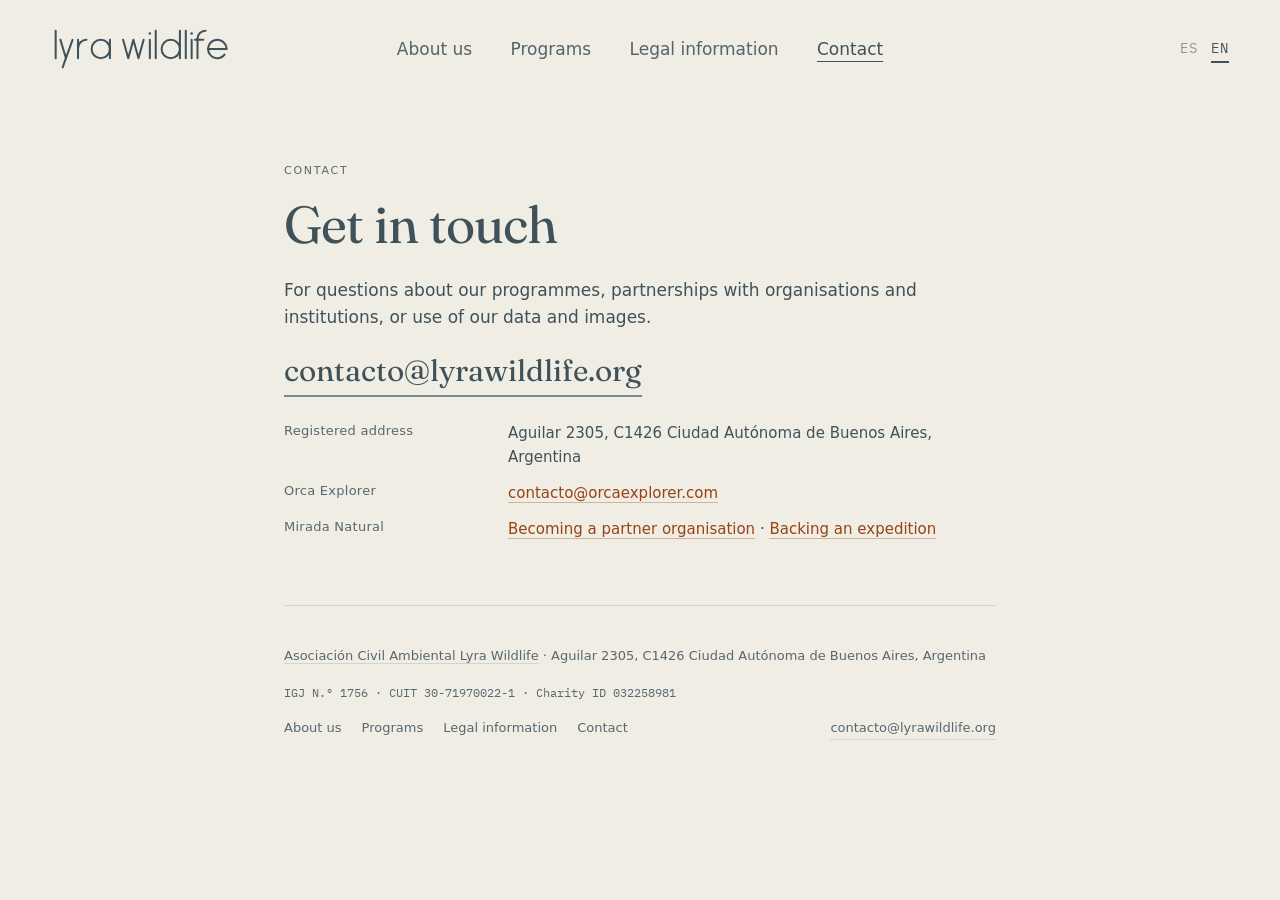
==== sitio/contacto/index.html @ ae9c1835 "gnp" ====
<!doctype html>
<html lang="es" data-lang="es">
<head>
<meta charset="utf-8">
<meta name="viewport" content="width=device-width, initial-scale=1">

<!-- ==========================================================================
     LYRA WILDLIFE  ·  Contacto
     URL: lyrawildlife.org/contacto/
     Los textos viven en este archivo; los estilos, en ../estilos.css; el
     selector de idioma, en ../sitio.js. El menú y el pie se repiten en todas
     las páginas: si cambian, cambialos en todas.
     Cada contenido está dos veces: class="es" y class="en". Editá siempre las dos.
     ========================================================================== -->

<title>Contacto · Lyra Wildlife</title>
<meta name="description" content="Cómo contactar a Lyra Wildlife: correo, sede social y contactos de cada programa.">
<link rel="canonical" href="https://lyrawildlife.org/contacto/">
<meta name="theme-color" content="#788990">

<meta property="og:type" content="website">
<meta property="og:title" content="Contacto · Lyra Wildlife">
<meta property="og:description" content="Cómo contactar a Lyra Wildlife: correo, sede social y contactos de cada programa.">
<meta property="og:url" content="https://lyrawildlife.org/contacto/">
<meta property="og:image" content="https://lyrawildlife.org/portada.jpg">
<meta property="og:locale" content="es_AR">

<link rel="icon" href="../favicon.svg" type="image/svg+xml">
<link rel="icon" href="../favicon.ico" sizes="32x32">
<link rel="apple-touch-icon" href="../apple-touch-icon-180.png">

<link rel="preconnect" href="https://fonts.googleapis.com">
<link rel="preconnect" href="https://fonts.gstatic.com" crossorigin>
<link href="https://fonts.googleapis.com/css2?family=Fraunces:opsz,wght@9..144,400;9..144,500&family=IBM+Plex+Mono:wght@400&display=swap" rel="stylesheet">
<link href="https://api.fontshare.com/v2/css?f[]=satoshi@400,500,700&display=swap" rel="stylesheet">
<link rel="stylesheet" href="../estilos.css">
</head>

<body>
<header class="top">
  <!-- Logotipo: versión reforzada del wordmark, en el color del texto. No lo reemplaces por texto. -->
  <a class="marca" href="../" aria-label="Lyra Wildlife">
    <svg viewBox="-25.5 0 983 251" role="img" aria-hidden="true" focusable="false"><g fill="none" stroke="currentColor" stroke-width="11" stroke-linecap="round" stroke-linejoin="round"><path d="M0 25.5V175.5"/><path d="M92 75.5 38 225.5"/><path d="m26 75.5 30 100"/><path d="M122 75.5v100"/><path d="M122 121.5a46 46 0 0 1 46-46"/><path d="M296 125.5a50 50 0 1 0-100 0 50 50 0 1 0 100 0"/><path d="M296 75.5v100"/><path d="m368 75.5 28 100 28-100 28 100 28-100"/><path d="M514 75.5v100"/><path d="M546 25.5v150"/><path d="M678 125.5a50 50 0 1 0-100 0 50 50 0 1 0 100 0"/><path d="M678 25.5v150"/><path d="M710 25.5v150"/><path d="M742 75.5v100"/><path d="M774 175.5V69.5"/><path d="M774 69.5a44 44 0 0 1 44-44"/><path d="M760 75.5h46"/><path d="M932 125.5a50 50 0 1 0-10.6 30.78"/><path d="M832 125.5h100"/></g><g fill="currentColor"><circle cx="514" cy="40.5" r="6.82"/><circle cx="742" cy="40.5" r="6.82"/></g></svg>
  </a>
  <nav class="menu" aria-label="Secciones">
      <a href="../quienes-somos/"><span class="es">Quiénes somos</span><span class="en">About us</span></a>
      <a href="../programas/"><span class="es">Programas</span><span class="en">Programs</span></a>
      <a href="../institucional/"><span class="es">Institucional</span><span class="en">Legal information</span></a>
      <a href="../contacto/" aria-current="page"><span class="es">Contacto</span><span class="en">Contact</span></a>
  </nav>
  <div class="top-acciones">
    <nav class="langs" aria-label="Idioma">
      <button type="button" data-set="es" aria-pressed="true" aria-label="Español">ES</button>
      <button type="button" data-set="en" aria-pressed="false" aria-label="English">EN</button>
    </nav>
    <button type="button" class="menu-btn" aria-expanded="false" aria-controls="panel-menu"><span class="es">Menú</span><span class="en">Menu</span></button>
  </div>
</header>
<!-- Panel del menú en celular (lo abre el botón "Menú"; sitio.js) -->
<div class="panel-menu" id="panel-menu" hidden>
  <button type="button" class="cerrar"><span class="es">Cerrar</span><span class="en">Close</span></button>
  <nav aria-label="Secciones">
      <a href="../quienes-somos/"><span class="es">Quiénes somos</span><span class="en">About us</span></a>
      <a href="../programas/"><span class="es">Programas</span><span class="en">Programs</span></a>
      <a href="../institucional/"><span class="es">Institucional</span><span class="en">Legal information</span></a>
      <a href="../contacto/" aria-current="page"><span class="es">Contacto</span><span class="en">Contact</span></a>
  </nav>
  <nav class="langs" aria-label="Idioma">
    <button type="button" data-set="es" aria-pressed="true" aria-label="Español">ES</button>
    <button type="button" data-set="en" aria-pressed="false" aria-label="English">EN</button>
  </nav>
</div>

<div class="wrap">
<main>

  <!-- ========================================================= CONTACTO == -->
  <section>
    <p class="eyebrow es">Contacto</p>
    <p class="eyebrow en">Contact</p>

    <h1 class="es">Escribinos</h1>
    <h1 class="en">Get in touch</h1>

    <p class="es">Para consultas sobre nuestros programas, alianzas con organizaciones e instituciones, o uso de nuestros datos y nuestras imágenes.</p>
    <p class="en">For questions about our programmes, partnerships with organisations and institutions, or use of our data and images.</p>

    <p><a class="mail" href="mailto:contacto@lyrawildlife.org">contacto@lyrawildlife.org</a></p>

    <dl>
      <dt class="es">Sede social</dt>
      <dt class="en">Registered address</dt>
      <dd>Aguilar 2305, C1426 Ciudad Autónoma de Buenos Aires, Argentina</dd>

      <dt>Orca Explorer</dt>
      <dd><a href="mailto:contacto@orcaexplorer.com">contacto@orcaexplorer.com</a></dd>

      <dt>Mirada Natural</dt>
      <dd class="es"><a href="../mirada-natural/#aliados">Sumarse como organización aliada</a> · <a href="../mirada-natural/#impulsar">Impulsar una expedición</a></dd>
      <dd class="en"><a href="../mirada-natural/#aliados">Becoming a partner organisation</a> · <a href="../mirada-natural/#impulsar">Backing an expedition</a></dd>
    </dl>
  </section>

</main>

<footer>
  <!-- Datos registrales: se repiten en el pie de todas las páginas. Si cambia alguno, cambialo en todas. -->
  <div class="row">
    <span><a href="../">Asociación Civil Ambiental Lyra Wildlife</a> · Aguilar 2305, C1426 Ciudad Autónoma de Buenos Aires, Argentina</span>
    <span class="stamp">IGJ N.º 1756 · CUIT 30-71970022-1 · Charity ID 032258981</span>
  </div>
  <div class="row">
    <nav class="pie-nav" aria-label="Páginas">
      <a href="../quienes-somos/"><span class="es">Quiénes somos</span><span class="en">About us</span></a>
      <a href="../programas/"><span class="es">Programas</span><span class="en">Programs</span></a>
      <a href="../institucional/"><span class="es">Institucional</span><span class="en">Legal information</span></a>
      <a href="../contacto/"><span class="es">Contacto</span><span class="en">Contact</span></a>
    </nav>
    <a href="mailto:contacto@lyrawildlife.org">contacto@lyrawildlife.org</a>
  </div>
</footer>

</div>

<script src="../sitio.js"></script>
</body>
</html>
---- sitio/estilos.css ----
/* ==========================================================================
   LYRA WILDLIFE · estilos del sitio
   Identidad visual v2 (octubre 2026). Los colores viven en :root; el resto
   del sitio solo usa las variables. Para cambiar un color, cambialo acá.
   ========================================================================== */

:root{
  /* Paleta v2 */
  --perola:#F0EDE4;          /* fondo claro base */
  --beige:#E3D6C5;           /* segundo fondo claro */
  --azul:#788990;            /* principal: fondos de marca, piezas grandes (no para texto chico) */
  --azul-profundo:#3F525A;   /* texto, logotipo sobre claro, fondos oscuros */
  --terracota:#974315;       /* acento, poca superficie: enlaces, etiquetas */
  --verde:#8D957E;           /* mapas e ilustración; no para texto */

  /* Derivados para texto (contraste verificado sobre pérola, mínimo 4,5:1) */
  --texto:var(--azul-profundo);
  --texto-sec:#52626A;
  --texto-terc:#58686F;
  --linea:rgba(63,82,90,.16);

  --u:8px;                   /* espaciado base 8 */
  --col:760px;               /* columna de texto */
  --ancho:1280px;            /* bloques anchos (fotos, portadas, bandas): a sangre hasta este ancho, después centrados */
  --serif:"Fraunces",Georgia,"Times New Roman",serif;
  --sans:"Satoshi",system-ui,-apple-system,"Segoe UI",Helvetica,Arial,sans-serif;
  --mono:"IBM Plex Mono",ui-monospace,"SFMono-Regular",Menlo,monospace;
  color-scheme:light;
}

*{box-sizing:border-box}
html{-webkit-text-size-adjust:100%;scroll-behavior:smooth}   /* los enlaces a secciones (#quienes-somos, #pedido...) se deslizan en vez de saltar */
@media (prefers-reduced-motion:reduce){html{scroll-behavior:auto}}
body{
  margin:0;
  overflow-x:hidden;
  background:var(--perola);
  color:var(--texto);
  font-family:var(--sans);
  font-size:17px;
  line-height:1.6;
  font-weight:400;
  -webkit-font-smoothing:antialiased;
}
::selection{background:var(--beige);color:var(--azul-profundo)}

.wrap{max-width:var(--col);margin:0 auto;padding:0 calc(var(--u)*3)}

.marca{display:inline-block;color:var(--azul-profundo);border:0;line-height:0}
.marca svg{height:40px;width:auto;display:block}

/* ---- Cabecera (todas las páginas) --------------------------------------------
   Logo · menú centrado · idioma. En la página de inicio va sobre la foto de
   portada; en las demás, sobre pérola. En celular el menú se repliega al botón
   "Menú", que abre el panel .panel-menu. -------------------------------------- */
.top{
  display:grid;grid-template-columns:1fr auto 1fr;align-items:center;gap:24px;
  padding:26px clamp(24px,4vw,64px);
  color:var(--azul-profundo);
}
.top .marca{color:inherit}
.top .marca svg{height:clamp(46px,2.4vw,62px)}
.menu{display:flex;gap:clamp(20px,3vw,44px);justify-content:center;flex-wrap:wrap}
.menu a,.menu-btn,.panel-menu .cerrar{
  font-family:var(--sans);font-size:clamp(17px,.85vw,22px);line-height:1.2;
  color:inherit;text-decoration:none;border:0;background:none;padding:0;cursor:pointer;
}
.menu a{opacity:.88;transition:opacity .2s ease}
.menu a:hover{opacity:1}
.top-acciones{display:flex;justify-content:flex-end;align-items:center;gap:22px}
.langs{display:flex;gap:12px}
.langs button{
  font-family:var(--mono);font-size:clamp(14px,.7vw,17px);letter-spacing:.08em;
  background:none;border:0;padding:4px 0;cursor:pointer;color:inherit;opacity:.55;
  border-bottom:2px solid transparent;transition:opacity .2s ease;
}
.langs button[aria-pressed="true"]{opacity:1;border-bottom-color:currentColor}
.langs button:hover{opacity:1}
.menu-btn{display:none}

/* Panel del menú en celular */
.panel-menu{
  position:fixed;inset:0;z-index:50;background:var(--perola);color:var(--azul-profundo);
  display:flex;flex-direction:column;padding:26px 24px calc(24px + env(safe-area-inset-bottom,0px));
}
.panel-menu[hidden]{display:none}
.panel-menu .cerrar{align-self:flex-end}
.panel-menu nav{display:flex;flex-direction:column;gap:calc(var(--u)*3);margin:auto 0;padding-bottom:calc(var(--u)*6)}
.panel-menu nav a{font-family:var(--serif);font-size:34px;line-height:1.1;letter-spacing:-.01em;color:inherit;text-decoration:none;border:0}
.panel-menu .langs{flex-direction:row;gap:20px;margin:0;padding:0;align-self:flex-start}
.panel-menu .langs button{font-size:16px}
html.menu-abierto{overflow:hidden}

/* ---- Portada a pantalla completa (inicio) --------------------------------- */
.hero{position:relative;width:100%;height:100vh;height:100svh;min-height:600px;padding:0;border-top:0;overflow:hidden;color:var(--perola);display:flex;flex-direction:column}   /* padding:0 anula el de section */
.hero img{position:absolute;inset:0;width:100%;height:100%;object-fit:cover;object-position:50% 50%;z-index:0}
/* Velo: arriba para la cabecera clara, abajo para el titular y la flecha */
.hero::before{content:"";position:absolute;inset:0;z-index:1;background:linear-gradient(to bottom,rgba(63,82,90,.6) 0%,rgba(63,82,90,0) 34%,rgba(63,82,90,0) 55%,rgba(63,82,90,.50) 100%)}
.hero .top,.hero .texto{position:relative;z-index:2}   /* por encima de la foto (0) y del velo (1) */
.hero .top{color:var(--perola)}
/* Variante para fotos claras arriba: cabecera en azul profundo y sin velo superior */
.hero.cabecera-oscura::before{background:linear-gradient(to bottom,rgba(63,82,90,0) 0%,rgba(63,82,90,0) 55%,rgba(63,82,90,.55) 100%)}
.hero.cabecera-oscura .top{color:var(--azul-profundo)}

.hero .texto{flex:1;display:flex;flex-direction:column;justify-content:flex-end;padding:0 clamp(24px,4vw,64px) clamp(88px,11vh,128px)}
.hero h1{font-size:clamp(42px,6.2vw,124px);line-height:1.02;margin:0;max-width:17ch;color:var(--perola)}

/* Flecha: la página sigue. Movimiento leve, de 6 px, y quieta si el sistema pide menos animación. */
.flecha{position:absolute;left:50%;bottom:26px;z-index:2;color:var(--perola);opacity:.85;border:0;line-height:0;transform:translateX(-50%);animation:bajar 3s ease-in-out infinite}
.flecha svg{width:26px;height:26px}
@keyframes bajar{0%,100%{transform:translate(-50%,0)}50%{transform:translate(-50%,6px)}}
@media (prefers-reduced-motion:reduce){.flecha{animation:none}}

@media (max-width:900px){
  .top{grid-template-columns:auto 1fr;padding:20px 24px}
  .top .marca svg{height:42px}
  .menu{display:none}
  .menu-btn{display:inline}
  .top-acciones{gap:18px}
  .hero .texto{padding:0 24px 84px}
  .hero-programa .texto{padding:0 24px 28px}
}

/* ---- Kicker de dos partes ------------------------------------------------ */
.kicker{
  display:flex;
  align-items:center;
  gap:calc(var(--u)*1.5);
  flex-wrap:wrap;
  margin:calc(var(--u)*9) 0 calc(var(--u)*3);
  font-size:12px;
}
.pill{
  background:var(--azul-profundo);
  color:var(--perola);
  padding:5px 10px;
  letter-spacing:.14em;
  text-transform:uppercase;
  font-weight:500;
  font-size:11px;
}
.kicker .meta{color:var(--texto-terc);font-size:12px;letter-spacing:.04em}
.kicker .meta a{color:inherit;border-bottom-color:var(--linea)}
.kicker .meta a:hover{color:var(--terracota)}

/* ---- Tipografía ---------------------------------------------------------- */
h1{
  font-family:var(--serif);
  font-weight:400;
  font-size:clamp(34px,5.4vw,52px);
  line-height:1.1;
  letter-spacing:-.015em;
  margin:0 0 calc(var(--u)*3);
  max-width:22ch;
  text-wrap:balance;
}
h1.nombre{font-size:clamp(48px,9vw,92px);line-height:1;max-width:none}
h2{
  font-family:var(--serif);
  font-weight:400;
  font-size:clamp(24px,3.4vw,30px);
  line-height:1.2;
  letter-spacing:-.01em;
  margin:0 0 calc(var(--u)*2);
  text-wrap:balance;
}
h3{
  font-family:var(--sans);
  font-weight:700;
  font-size:15px;
  letter-spacing:.02em;
  margin:0 0 calc(var(--u)*1);
}
.lead{
  font-family:var(--serif);
  font-size:clamp(20px,2.6vw,25px);
  line-height:1.45;
  font-weight:400;
  margin:0 0 calc(var(--u)*3);
  max-width:36ch;
  text-wrap:balance;
}
p{margin:0 0 calc(var(--u)*2);max-width:64ch}
strong{font-weight:700}
a{color:var(--terracota);text-decoration:none;border-bottom:1px solid rgba(151,67,21,.35)}
a:hover{border-bottom-color:var(--terracota)}
ul{margin:0 0 calc(var(--u)*2);padding-left:1.2em;max-width:64ch}
li{margin-bottom:calc(var(--u)*1)}

section{padding:calc(var(--u)*8) 0;border-top:1px solid var(--linea)}
section:first-of-type{border-top:0}
.eyebrow{
  font-size:11px;
  letter-spacing:.16em;
  text-transform:uppercase;
  color:var(--texto-terc);
  font-weight:500;
  margin:0 0 calc(var(--u)*2);
}

/* ---- Bandas a sangre ----------------------------------------------------- */
.banda{width:min(100vw,var(--ancho));margin-left:calc(50% - min(50vw,var(--ancho)/2))}
.banda > .inner{max-width:var(--col);margin:0 auto;padding:0 calc(var(--u)*3)}
.banda.beige{background:var(--beige)}
.banda.beige section{border-top:0}
.banda.beige + section{border-top:0}
.banda.azul{background:var(--azul);color:var(--perola)}
.banda.azul .pill{background:var(--azul-profundo);color:var(--perola)}

/* Portada de programa: solo el nombre, grande, en pérola sobre azul. */
/* Portada de programa: como la del inicio, pero de un tercio de pantalla (ver .hero) */
.hero.hero-programa{height:36vh;height:36svh;min-height:300px;max-height:560px}
.hero-programa .texto{padding-bottom:clamp(24px,4vh,44px)}
.hero-programa.cabecera-oscura::before{background:linear-gradient(to bottom,rgba(63,82,90,0) 0%,rgba(63,82,90,.12) 30%,rgba(63,82,90,.6) 62%,rgba(63,82,90,.9) 100%)}   /* portada baja: velo más firme para el título */
.hero-programa h1.nombre{font-size:clamp(40px,5.5vw,76px);line-height:1;max-width:none}
/* Variante para fotos muy claras: sin velo y título en azul profundo (la pastilla no cambia) */
.hero.titulo-oscuro::before{display:none}
.hero.titulo-oscuro,.hero.titulo-oscuro h1{color:var(--azul-profundo)}

/* ---- Foto a sangre -------------------------------------------------------- */
.figure{
  width:min(100vw,var(--ancho));
  margin:calc(var(--u)*6) 0 0 calc(50% - min(50vw,var(--ancho)/2));
  background:var(--beige);
  aspect-ratio:2.35/1;
  overflow:hidden;
}
.figure img{width:100%;height:100%;object-fit:cover;object-position:center;display:block}

/* ---- Frase de cierre (Quiénes somos): sola, en serif y con aire ----------- */
.cierre{
  font-family:var(--serif);font-weight:400;font-size:clamp(22px,2.2vw,28px);line-height:1.35;letter-spacing:-.01em;
  color:var(--azul-profundo);margin:calc(var(--u)*6) 0 0;text-wrap:balance;
}

/* ---- Listas de trabajo --------------------------------------------------- */
.stack{display:grid;gap:calc(var(--u)*4);margin-top:calc(var(--u)*4)}
.item{display:grid;grid-template-columns:auto 1fr;gap:calc(var(--u)*3);align-items:start}
.num{font-family:var(--mono);font-size:12px;color:var(--texto-terc);padding-top:3px}
.item p{margin:0;color:var(--texto-sec)}
.item h3.serif{font-family:var(--serif);font-weight:400;font-size:22px;letter-spacing:-.01em;margin-bottom:calc(var(--u)*1)}

/* ---- Portadas de programas (a sangre) ------------------------------------ */
.programas{
  width:min(100vw,var(--ancho));
  margin-left:calc(50% - min(50vw,var(--ancho)/2));
  padding:calc(var(--u)*8) 0 0;
  border-top:1px solid var(--linea);
}
.titulo-seccion{
  text-align:center;
  font-family:var(--serif);
  font-weight:400;
  font-size:clamp(28px,3.6vw,36px);
  line-height:1.2;
  letter-spacing:-.01em;
  color:var(--azul-profundo);
  max-width:none;
  margin:0 0 calc(var(--u)*5);
}
.cover{
  position:relative;
  display:block;
  width:100%;
  aspect-ratio:2.35/1;
  overflow:hidden;
  background:var(--azul-profundo);   /* se ve si falta la foto */
  color:var(--perola);
  border:0;
  margin-bottom:var(--u);            /* filete claro entre portadas */
}
.cover:last-child{margin-bottom:0}
.cover picture,.cover img{
  position:absolute;inset:0;
  width:100%;height:100%;
  object-fit:cover;object-position:center;
  display:block;
}
.cover::after{                        /* velo suave a la izquierda para leer el texto */
  content:"";
  position:absolute;inset:0;
  background:linear-gradient(90deg,rgba(63,82,90,.55) 0%,rgba(63,82,90,.2) 45%,rgba(63,82,90,0) 70%);
}
.cover-texto{
  position:absolute;
  pointer-events:none;
  left:7%;
  top:50%;
  transform:translateY(-50%);
  z-index:1;
  display:flex;
  flex-direction:column;
  align-items:flex-start;
  gap:calc(var(--u)*1.5);
  max-width:60%;
  text-shadow:0 1px 12px rgba(63,82,90,.35);
}
.cover-sub{
  font-size:11px;
  letter-spacing:.12em;
  text-transform:uppercase;
  font-weight:500;
  opacity:.9;
}
.cover-titulo{
  font-family:var(--sans);
  font-weight:400;
  font-size:clamp(24px,3.4vw,42px);
  letter-spacing:.14em;
  text-transform:uppercase;
  line-height:1.15;
}
.cover-botones{pointer-events:auto;display:flex;gap:calc(var(--u)*1.5);flex-wrap:wrap;margin-top:calc(var(--u)*1)}
.cover-btn{
  display:inline-block;
  color:var(--perola);
  font-size:10px;
  letter-spacing:.18em;
  text-transform:uppercase;
  font-weight:500;
  padding:7px 12px;
  border:1px solid rgba(240,237,228,.85);
  transition:background .25s ease,color .25s ease;
}
.cover-btn:hover{background:var(--perola);color:var(--azul-profundo);border-color:var(--perola)}
.programas + main > section:first-child{border-top:0}

/* ---- Recuadro "lo esencial" ---------------------------------------------- */
.esencial{
  background:var(--beige);
  padding:calc(var(--u)*4);
  margin:calc(var(--u)*4) 0;
}
.esencial h3{margin-bottom:calc(var(--u)*2)}
.esencial ul{margin:0;color:var(--azul-profundo)}
.esencial li{margin-bottom:calc(var(--u)*1.25)}
.esencial li:last-child{margin-bottom:0}

/* ---- Botones ------------------------------------------------------------- */
.acciones{display:flex;gap:calc(var(--u)*1.5);flex-wrap:wrap;margin-top:calc(var(--u)*3)}
.btn{
  display:inline-block;
  font-family:var(--sans);
  font-weight:500;
  font-size:14px;
  letter-spacing:.02em;
  line-height:1.2;
  padding:12px 18px;
  border:1px solid var(--azul-profundo);
  color:var(--azul-profundo);
  background:none;
}
.btn:hover{background:var(--beige);border-color:var(--azul-profundo)}
.btn.primario{background:var(--azul-profundo);color:var(--perola)}
.btn.primario:hover{background:var(--azul);border-color:var(--azul)}

/* ---- Impulsores (logos en color, con una línea de qué aportaron) --------- */
.impulsores{display:grid;grid-template-columns:repeat(auto-fill,minmax(260px,1fr));gap:calc(var(--u)*5) calc(var(--u)*4);margin-top:calc(var(--u)*4)}
.impulsor a{border:0;display:block;margin-bottom:calc(var(--u)*2)}
.impulsor img{width:100%;max-width:300px;height:auto;display:block}
.impulsor p{font-size:14px;color:var(--texto-sec);margin:0;max-width:34ch}

/* ---- Logos de aliados ---------------------------------------------------- */
.logos{display:grid;grid-template-columns:repeat(auto-fill,minmax(160px,1fr));gap:calc(var(--u)*4);margin-top:calc(var(--u)*4);align-items:center}
.logos a{border:0;display:block}
.logos img{width:100%;max-width:220px;height:auto;display:block;filter:grayscale(1);opacity:.8;transition:opacity .25s ease}
.logos a:hover img{opacity:1}

/* ---- Datos institucionales ----------------------------------------------- */
dl{margin:calc(var(--u)*3) 0 0;display:grid;grid-template-columns:200px 1fr;gap:calc(var(--u)*1.5) calc(var(--u)*3)}
dt{font-size:13px;color:var(--texto-terc);letter-spacing:.02em}
dd{margin:0;font-size:15px}
dd.code{font-family:var(--mono);font-size:13px;line-height:1.5}
.autoridades{font-size:15px;color:var(--texto-sec);margin-top:calc(var(--u)*4)}
.autoridades span{display:block}

/* ---- Contacto ------------------------------------------------------------ */
.mail{
  font-family:var(--serif);
  font-size:clamp(22px,3.4vw,30px);
  border-bottom:2px solid var(--azul);
  display:inline-block;
  color:var(--azul-profundo);
}
.mail:hover{border-bottom-color:var(--terracota)}

/* ---- Pie ----------------------------------------------------------------- */
footer{
  border-top:1px solid var(--linea);
  padding:calc(var(--u)*5) 0 calc(var(--u)*8);
  font-size:13px;
  color:var(--texto-terc);
}
footer .row{display:flex;justify-content:space-between;gap:calc(var(--u)*2);flex-wrap:wrap}
footer .stamp{font-family:var(--mono);font-size:12px}
footer a{color:inherit;border-bottom-color:var(--linea)}
footer a:hover{color:var(--terracota)}

/* ---- Idiomas ------------------------------------------------------------- */
/* El idioma oculto nunca se muestra, gane quien gane en especificidad. */
html[data-lang="es"] .en{display:none !important}
html[data-lang="en"] .es{display:none !important}

/* ---- Colecciones del banco (Mirada Natural) ------------------------------ */
.colecciones{
  width:min(100vw,var(--ancho));
  margin-left:calc(50% - min(50vw,var(--ancho)/2));
  padding:calc(var(--u)*8) 0;
  border-top:1px solid var(--linea);
}
.colecciones + .wrap > main > section:first-child{border-top:1px solid var(--linea)}
/* La cabecera (rótulo, título e intro) va en la misma columna que el resto del
   texto del sitio; solo la grilla de tarjetas usa el bloque ancho. */
.colecciones .cabecera{
  max-width:var(--col);
  margin:0 auto calc(var(--u)*4);
  padding:0 calc(var(--u)*3);
}
.colecciones .cabecera h2{margin-bottom:calc(var(--u)*2)}
.colecciones .cabecera p{margin:0 0 calc(var(--u)*2)}
.colecciones .cabecera p.eyebrow{margin-bottom:calc(var(--u)*2)}

/* Grilla de tarjetas verticales: tres por fila, 9:16, sin enlace */
.grilla{display:grid;grid-template-columns:repeat(3,1fr);gap:16px;margin:0 calc(var(--u)*3)}
.tarjeta{
  position:relative;display:block;aspect-ratio:9/16;border-radius:12px;overflow:hidden;
  background:var(--azul-profundo);color:var(--perola);margin:0;
}
.tarjeta img{position:absolute;inset:0;width:100%;height:100%;object-fit:cover;display:block}
.tarjeta::after{content:"";position:absolute;inset:0;background:linear-gradient(to bottom,rgba(63,82,90,.38) 0%,rgba(63,82,90,0) 24%,rgba(63,82,90,0) 56%,rgba(63,82,90,.74) 100%)}
.tarjeta-cat{
  position:absolute;top:18px;left:18px;z-index:1;display:flex;align-items:center;gap:8px;
  font-family:var(--mono);font-size:11px;letter-spacing:.1em;text-transform:uppercase;
}
.tarjeta-cat::before{content:"";width:6px;height:6px;background:currentColor}
/* El subtítulo reserva dos líneas fijas, así los títulos quedan alineados entre tarjetas (crecen hacia arriba si ocupan dos líneas). */
.tarjeta-texto{position:absolute;left:18px;right:18px;bottom:18px;z-index:1;display:flex;flex-direction:column;gap:6px}
.tarjeta-titulo{display:block;font-family:var(--serif);font-weight:400;font-size:clamp(20px,1.9vw,26px);line-height:1.15;letter-spacing:-.01em}
.tarjeta-sub{display:-webkit-box;-webkit-line-clamp:2;-webkit-box-orient:vertical;overflow:hidden;font-family:var(--sans);font-size:13px;line-height:1.45;min-height:2.9em;opacity:.88}
.ver-todas{max-width:var(--col);margin:calc(var(--u)*5) auto 0;padding:0 calc(var(--u)*3);text-align:center}
/* Página con todas las colecciones: cuatro columnas (tres en pantallas medianas, dos en celular) */
.grilla.cuatro{grid-template-columns:repeat(4,1fr)}
.grilla.cuatro .tarjeta-sub{-webkit-line-clamp:3;min-height:4.35em}   /* tarjetas más angostas: tres líneas */
.colecciones.todas{padding-top:calc(var(--u)*2);border-top:0}
@media (min-width:1300px){.grilla{margin:0}}
@media (max-width:1100px){.grilla.cuatro{grid-template-columns:repeat(3,1fr)}}
@media (max-width:900px){.grilla{grid-template-columns:repeat(2,1fr);gap:12px} .grilla.cuatro{grid-template-columns:repeat(2,1fr)}}
/* Celular: las tarjetas se deslizan de costado, una por vez, con la siguiente asomando */
@media (max-width:620px){
  .grilla{display:flex;overflow-x:auto;scroll-snap-type:x mandatory;scroll-padding-left:24px;gap:12px;margin:0;padding:0 24px 4px;scrollbar-width:none}
  .grilla::-webkit-scrollbar{display:none}
  .tarjeta{flex:0 0 76%;scroll-snap-align:start}
  .tarjeta-sub{-webkit-line-clamp:3;min-height:4.35em}   /* tarjeta más angosta: tres líneas de subtítulo */
  /* La página con todas no se desliza: dos columnas, solo rótulo y título */
  .grilla.cuatro{display:grid;grid-template-columns:repeat(2,1fr);gap:10px;padding:0 24px;overflow:visible;scroll-snap-type:none}
  .grilla.cuatro .tarjeta{flex:none}
  .grilla.cuatro .tarjeta-sub{display:none}
  .grilla.cuatro .tarjeta-titulo{font-size:18px}
  .grilla.cuatro .tarjeta-cat{top:12px;left:12px;font-size:10px}
  .grilla.cuatro .tarjeta-texto{left:12px;right:12px;bottom:12px}
}

/* ---- Formulario ---------------------------------------------------------- */
.formulario{margin-top:calc(var(--u)*3)}
.formulario .oculto{display:none}
.formulario .campos{display:grid;grid-template-columns:1fr 1fr;gap:calc(var(--u)*2.5) calc(var(--u)*3)}
.formulario label{display:flex;flex-direction:column;gap:6px;font-size:13px;color:var(--texto-sec);letter-spacing:.02em}
.formulario label.ancho{grid-column:1/-1}
.formulario input,.formulario textarea{
  font-family:var(--sans);font-size:16px;color:var(--azul-profundo);
  background:var(--perola);border:1px solid rgba(63,82,90,.35);border-radius:6px;
  padding:10px 12px;width:100%;
}
.formulario input:focus,.formulario textarea:focus{outline:2px solid var(--azul);outline-offset:1px;border-color:var(--azul)}
.formulario textarea{resize:vertical;min-height:88px}
.formulario .btn{cursor:pointer}

@media (max-width:620px){
  .formulario .campos{grid-template-columns:1fr}
}

@media (min-width:1300px){
  .cover{border-radius:12px}         /* esquinas redondeadas solo cuando la portada no va a sangre */
}

@media (min-width:1600px){
  :root{--col:820px}
  body{font-size:18px}
  .lead{max-width:38ch}
}

@media (max-width:620px){
  body{font-size:16px}
  .figure{aspect-ratio:16/9;margin-top:calc(var(--u)*4)}
  dl{grid-template-columns:1fr;gap:2px calc(var(--u)*2)}
  dt{margin-top:calc(var(--u)*2)}
  .item{grid-template-columns:1fr;gap:calc(var(--u)*1)}
  .kicker{margin-top:calc(var(--u)*6)}
  .esencial{padding:calc(var(--u)*3)}
  .btn{width:100%;text-align:center}
  .programas{padding-top:calc(var(--u)*6)}
  .cover{aspect-ratio:4/3}
  .cover-texto{left:calc(var(--u)*3);max-width:85%}
  .cover::after{background:linear-gradient(90deg,rgba(63,82,90,.6) 0%,rgba(63,82,90,.25) 60%,rgba(63,82,90,.05) 100%)}
}

/* ---- Menú con páginas y pie con datos registrales (noviembre 2026) ----------
   La página actual queda subrayada en el menú. El pie repite la sede, los
   números de registro y el Charity ID en todas las páginas. ------------------ */
.menu a[aria-current="page"]{opacity:1;text-decoration:underline;text-decoration-thickness:1px;text-underline-offset:6px}
.panel-menu nav a[aria-current="page"]{text-decoration:underline;text-decoration-thickness:1px;text-underline-offset:8px}
.intro-programas{padding-bottom:0}
footer .row + .row{margin-top:calc(var(--u)*2)}
footer .pie-nav{display:flex;gap:calc(var(--u)*2.5);flex-wrap:wrap}
footer .pie-nav a{border-bottom:0}
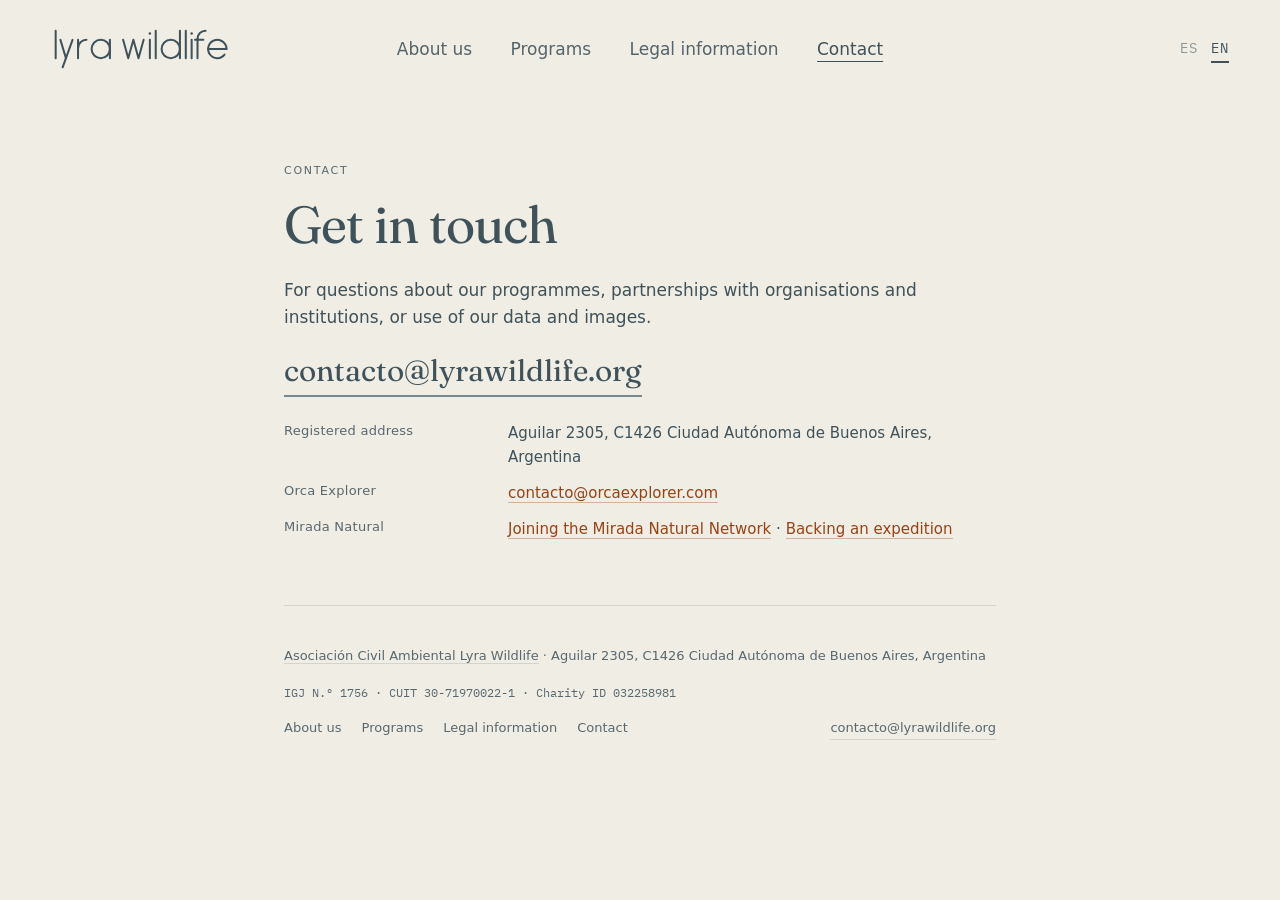
==== commit ca5a65bf: "Mirada Natural: "organizaciones aliadas" pasa a Red Mirada Natural en todo el sitio - Sección "Sumar" ====
--- a/sitio/contacto/index.html
+++ b/sitio/contacto/index.html
@@ -96,8 +96,8 @@
       <dd><a href="mailto:contacto@orcaexplorer.com">contacto@orcaexplorer.com</a></dd>
 
       <dt>Mirada Natural</dt>
-      <dd class="es"><a href="../mirada-natural/#aliados">Sumarse como organización aliada</a> · <a href="../mirada-natural/#impulsar">Impulsar una expedición</a></dd>
-      <dd class="en"><a href="../mirada-natural/#aliados">Becoming a partner organisation</a> · <a href="../mirada-natural/#impulsar">Backing an expedition</a></dd>
+      <dd class="es"><a href="../mirada-natural/#red">Sumarse a la Red Mirada Natural</a> · <a href="../mirada-natural/#impulsar">Impulsar una expedición</a></dd>
+      <dd class="en"><a href="../mirada-natural/#red">Joining the Mirada Natural Network</a> · <a href="../mirada-natural/#impulsar">Backing an expedition</a></dd>
     </dl>
   </section>
 
--- a/sitio/estilos.css
+++ b/sitio/estilos.css
@@ -460,6 +460,58 @@
   .grilla.cuatro .tarjeta-texto{left:12px;right:12px;bottom:12px}
 }
 
+/* ---- Foto al lado del texto (Mirada Natural · Impulsar una expedición) ------
+   Bloque ancho: foto vertical 4:5 con esquinas redondeadas a la izquierda y el
+   texto a la derecha. En celular, foto cuadrada arriba y texto debajo. ------- */
+.foto-lado{
+  display:grid;grid-template-columns:1fr 1fr;gap:calc(var(--u)*6);align-items:center;
+  width:min(100vw,var(--ancho));margin-left:calc(50% - min(50vw,var(--ancho)/2));padding:0 calc(var(--u)*3);
+}
+@media (min-width:1300px){.foto-lado{padding:0}}
+.foto-lado figure{margin:0;aspect-ratio:4/5;border-radius:12px;overflow:hidden;background:var(--azul-profundo)}
+.foto-lado figure img{width:100%;height:100%;object-fit:cover;display:block}
+.foto-lado-texto{max-width:46ch}
+@media (max-width:760px){
+  .foto-lado{grid-template-columns:1fr;gap:calc(var(--u)*4)}
+  .foto-lado figure{aspect-ratio:1/1}
+  .foto-lado figure img{object-position:50% 57%}   /* entran la madre, la cría y el semirrígido */
+}
+
+/* ---- Desplegable (pedido de imágenes en la página de colecciones) ----------
+   Una línea con la pregunta y un círculo con "+"; al abrirse, el "+" pasa a "−"
+   y aparece el formulario. Sin JavaScript: <details> del navegador. ---------- */
+#pedido{padding:calc(var(--u)*5) 0 0;border-top:0}
+.desplegable{border-top:1px solid var(--linea);border-bottom:1px solid var(--linea)}
+.desplegable summary{
+  list-style:none;cursor:pointer;display:flex;align-items:center;justify-content:space-between;gap:calc(var(--u)*3);
+  padding:calc(var(--u)*3) 0;color:var(--azul-profundo);
+}
+.desplegable summary::-webkit-details-marker{display:none}
+.desplegable-titulo{font-family:var(--serif);font-weight:400;font-size:clamp(22px,2.2vw,28px);line-height:1.25;letter-spacing:-.01em}
+.desplegable .signo{
+  position:relative;flex:0 0 auto;width:44px;height:44px;border-radius:999px;
+  border:1px solid var(--azul-profundo);color:var(--azul-profundo);transition:background .25s ease,color .25s ease;
+}
+.desplegable .signo::before,.desplegable .signo::after{
+  content:"";position:absolute;left:50%;top:50%;width:14px;height:1.5px;background:currentColor;
+  transform:translate(-50%,-50%);transition:transform .25s ease;
+}
+.desplegable .signo::after{transform:translate(-50%,-50%) rotate(90deg)}
+.desplegable[open] .signo::after{transform:translate(-50%,-50%) rotate(0deg)}
+.desplegable summary:hover .signo{background:var(--azul-profundo);color:var(--perola)}
+.desplegable summary:focus-visible{outline:2px solid var(--azul);outline-offset:4px}
+.desplegable-cuerpo{padding:0 0 calc(var(--u)*5)}
+.desplegable-cuerpo > p:first-child{margin-top:0}
+section.volver{border-top:0;padding-top:calc(var(--u)*4)}
+/* Variante chica, dentro de una sección (Lo esencial del convenio) */
+.desplegable.chico{margin:calc(var(--u)*4) 0}
+.desplegable.chico summary{padding:calc(var(--u)*2.5) 0}
+.desplegable.chico .desplegable-titulo{font-size:20px}
+.desplegable.chico .signo{width:36px;height:36px}
+.desplegable.chico .desplegable-cuerpo{padding-bottom:calc(var(--u)*3)}
+.desplegable.chico ul{margin:0;color:var(--azul-profundo)}
+.desplegable.chico li{margin-bottom:calc(var(--u)*1.25)}
+
 /* ---- Formulario ---------------------------------------------------------- */
 .formulario{margin-top:calc(var(--u)*3)}
 .formulario .oculto{display:none}
@@ -474,6 +526,41 @@
 .formulario input:focus,.formulario textarea:focus{outline:2px solid var(--azul);outline-offset:1px;border-color:var(--azul)}
 .formulario textarea{resize:vertical;min-height:88px}
 .formulario .btn{cursor:pointer}
+
+/* Formulario largo (postulación): bloques con rótulo, opciones y ayudas */
+.formulario fieldset{border:0;padding:0;margin:0 0 calc(var(--u)*6);min-width:0}
+.formulario fieldset:first-of-type{margin-top:calc(var(--u)*6)}
+.formulario legend{
+  padding:0;margin:0 0 calc(var(--u)*2.5);
+  font-size:11px;letter-spacing:.16em;text-transform:uppercase;font-weight:500;color:var(--texto-terc);
+}
+.formulario legend .num{margin-right:calc(var(--u)*1.5);padding:0}
+.formulario .nota-bloque{margin:calc(var(--u)*-1) 0 calc(var(--u)*2.5);font-size:14px;color:var(--texto-sec)}
+.formulario .ayuda{font-size:12px;color:var(--texto-terc);letter-spacing:.01em}
+.formulario .grupo{grid-column:1/-1;display:flex;flex-direction:column;gap:10px}
+.formulario .pregunta{margin:0;font-size:13px;color:var(--texto-sec);letter-spacing:.02em}
+.formulario .opciones{display:grid;grid-template-columns:repeat(2,minmax(0,1fr));gap:10px calc(var(--u)*3)}
+.formulario label.casilla{flex-direction:row;align-items:flex-start;gap:10px;font-size:15px;line-height:1.4;color:var(--azul-profundo);letter-spacing:0;cursor:pointer}
+.formulario label.casilla input{width:18px;height:18px;padding:0;margin:2px 0 0;flex:0 0 auto;accent-color:var(--azul-profundo)}
+.formulario .conformidad{border-top:1px solid var(--linea);padding-top:calc(var(--u)*3)}
+.formulario .conformidad label.casilla{font-size:15px}
+.formulario .pie-form{margin:calc(var(--u)*2) 0 0;font-size:14px;color:var(--texto-sec)}
+@media (max-width:620px){.formulario .opciones{grid-template-columns:1fr}}
+
+/* Obligatorios y errores: asterisco en los rótulos; al intentar enviar con datos
+   faltantes, el marco de cada campo incompleto se pone rojo (sitio.js, bloque 6). */
+:root{--error:#B3261E}
+.formulario [hidden]{display:none !important}
+.formulario .req{color:var(--terracota);font-weight:500}
+.formulario .nota-obligatorios{margin:calc(var(--u)*2) 0 0;font-size:13px;color:var(--texto-terc)}
+.formulario .aviso-error{margin:calc(var(--u)*1.5) 0 0;font-size:14px;font-weight:500;color:var(--error)}
+.formulario.intentado input:invalid,.formulario.intentado textarea:invalid{border-color:var(--error);box-shadow:0 0 0 1px var(--error)}
+.formulario.intentado .grupo:has(input:invalid) .opciones{outline:1px solid var(--error);outline-offset:10px;border-radius:6px}
+.formulario.intentado .grupo:has(input:invalid) .pregunta,
+.formulario.intentado label:has(> input:invalid) > span:first-child,
+.formulario.intentado label:has(> textarea:invalid) > span:first-child,
+.formulario.intentado .conformidad:has(input:invalid) label{color:var(--error)}
+.formulario.intentado .conformidad:has(input:invalid) input{outline:2px solid var(--error);outline-offset:1px}
 
 @media (max-width:620px){
   .formulario .campos{grid-template-columns:1fr}
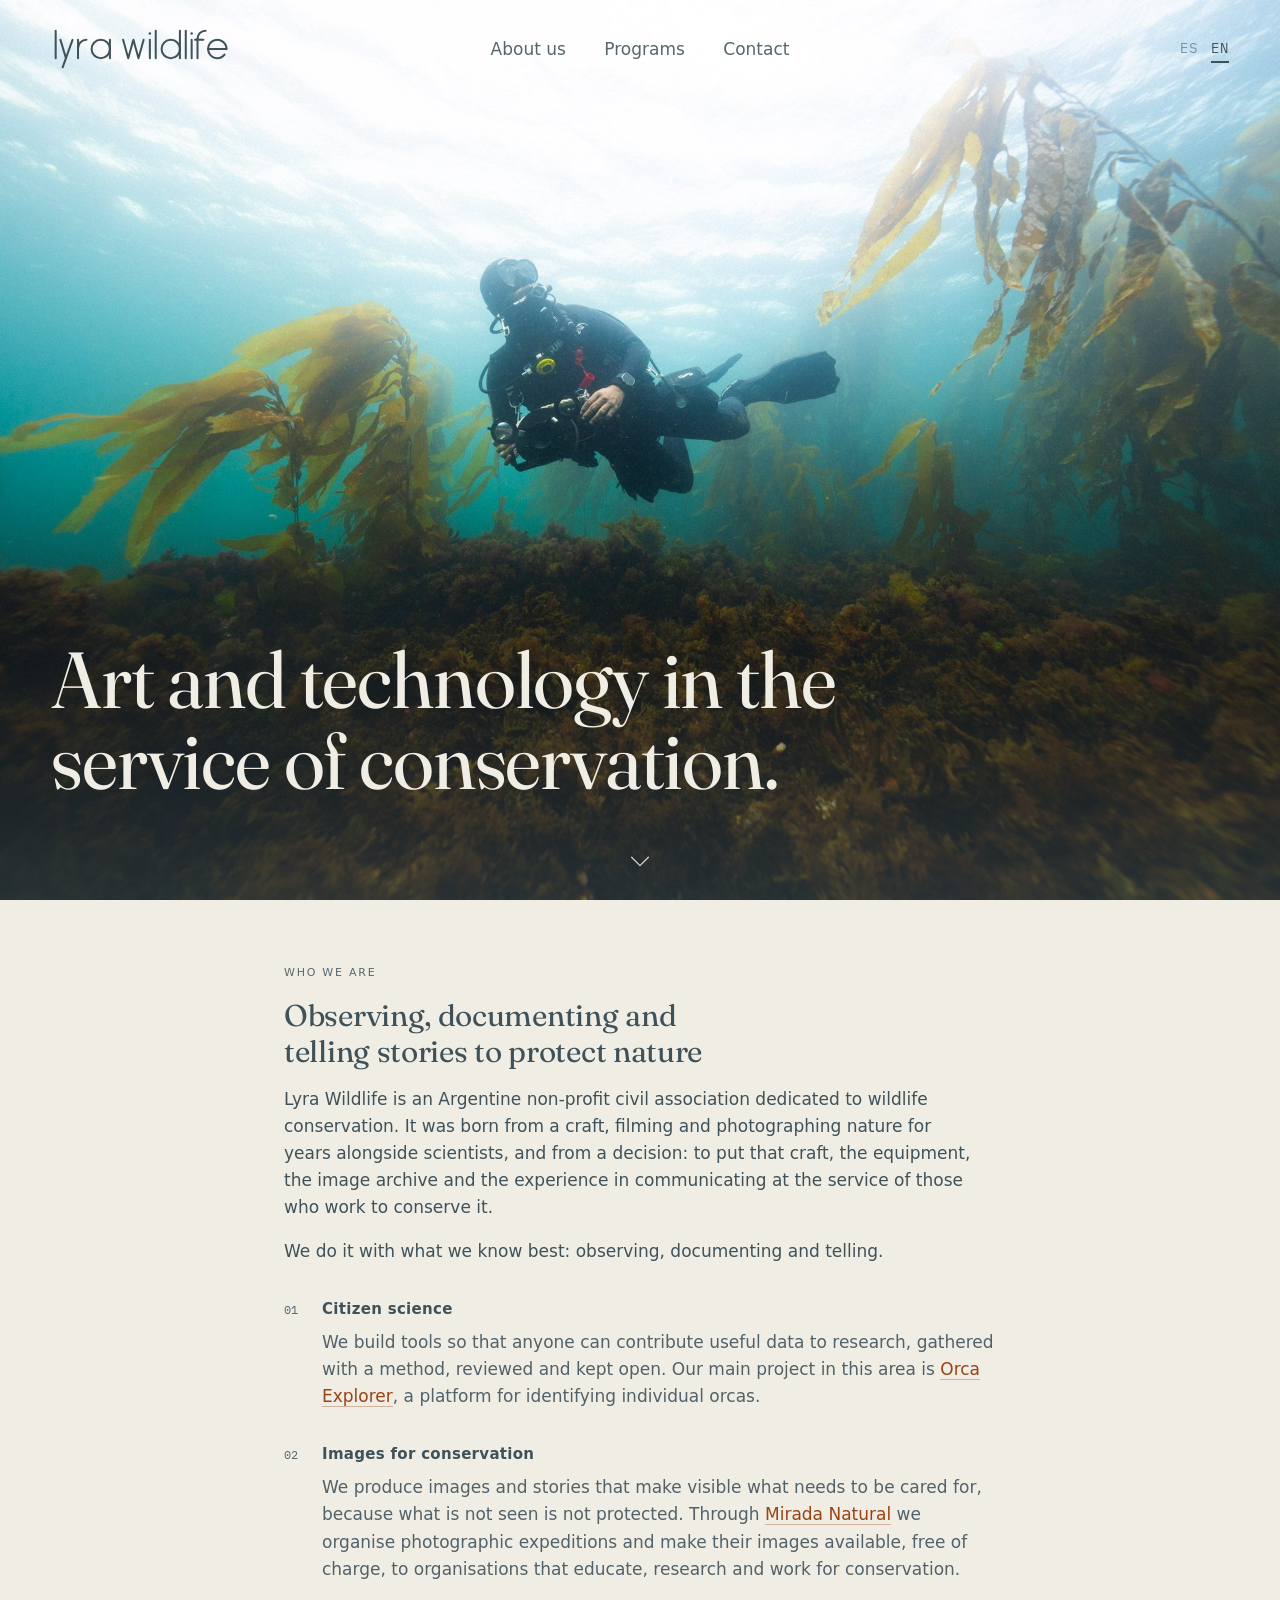
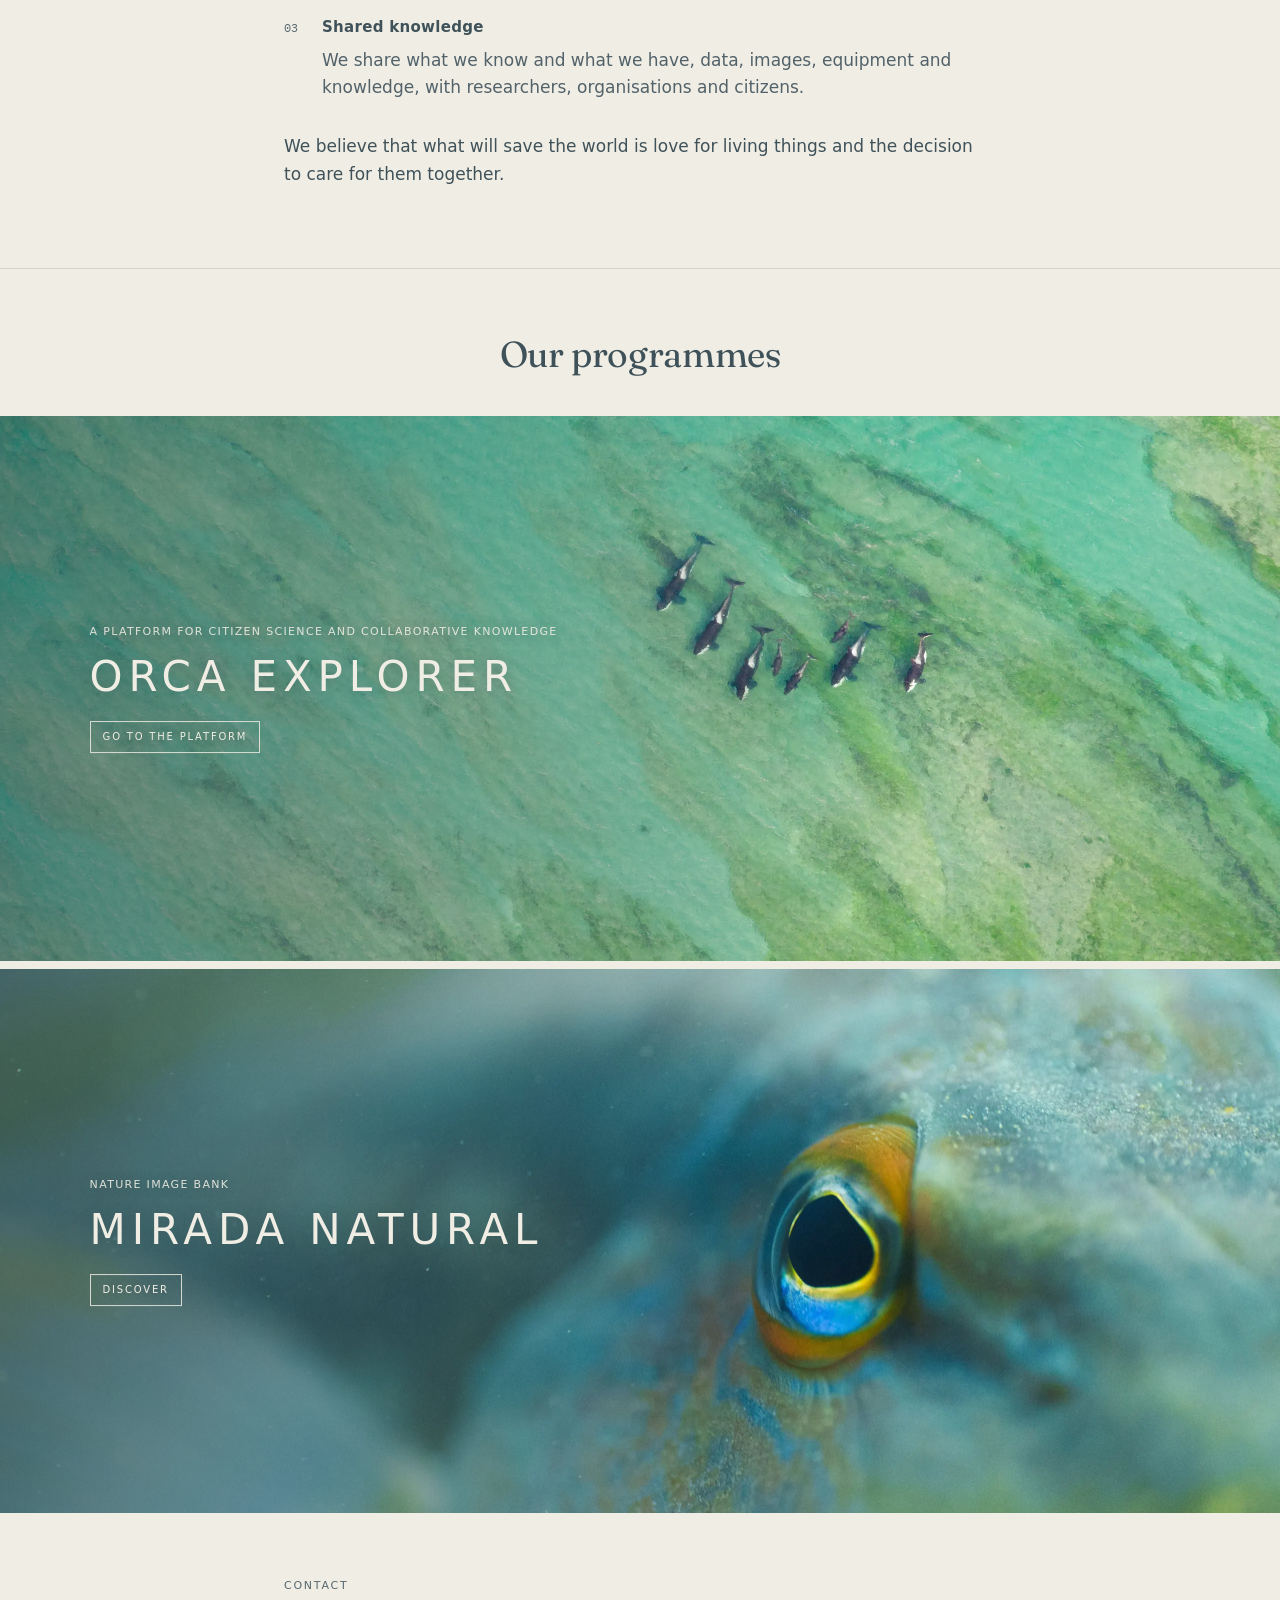
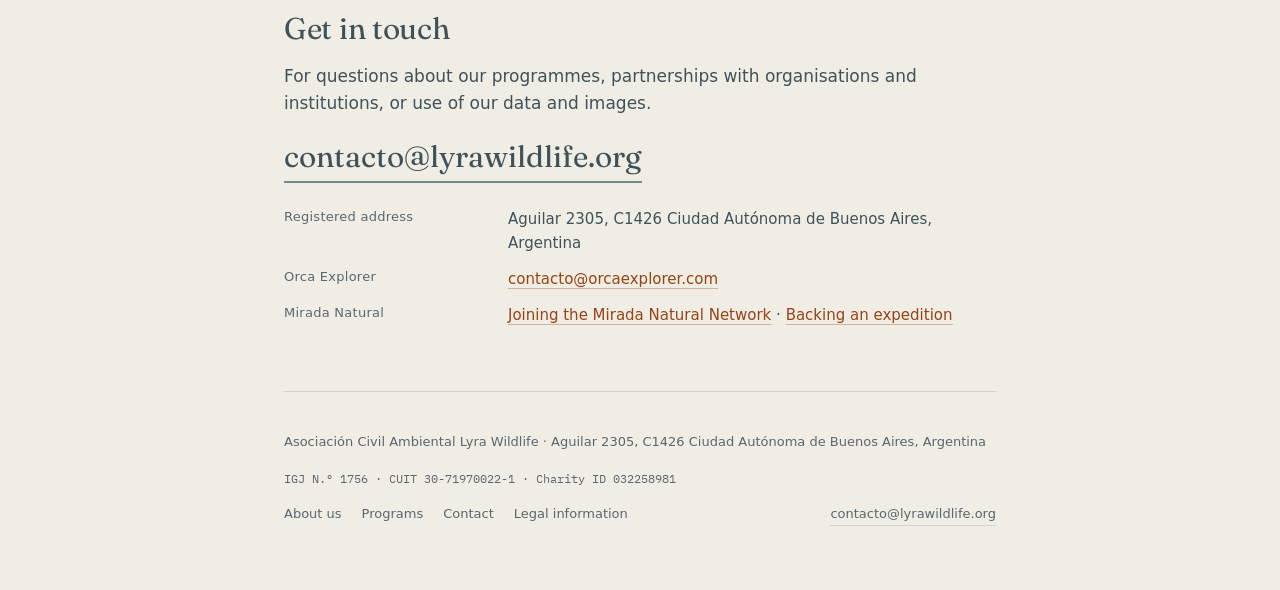
==== commit 5169cf78: "Inicio: vuelve el diseño de una sola página Quiénes somos (con las tres líneas de trabajo), Programa" ====
--- a/sitio/contacto/index.html
+++ b/sitio/contacto/index.html
@@ -1,127 +1,18 @@
 <!doctype html>
-<html lang="es" data-lang="es">
+<html lang="es">
 <head>
 <meta charset="utf-8">
 <meta name="viewport" content="width=device-width, initial-scale=1">
-
-<!-- ==========================================================================
-     LYRA WILDLIFE  ·  Contacto
-     URL: lyrawildlife.org/contacto/
-     Los textos viven en este archivo; los estilos, en ../estilos.css; el
-     selector de idioma, en ../sitio.js. El menú y el pie se repiten en todas
-     las páginas: si cambian, cambialos en todas.
-     Cada contenido está dos veces: class="es" y class="en". Editá siempre las dos.
-     ========================================================================== -->
-
+<!-- Desde el 26/11/2026 esto es una sección del inicio. Esta página queda solo para
+     que los enlaces viejos lleven a esa sección. No la borres sin poner antes una
+     redirección en Netlify. -->
 <title>Contacto · Lyra Wildlife</title>
-<meta name="description" content="Cómo contactar a Lyra Wildlife: correo, sede social y contactos de cada programa.">
-<link rel="canonical" href="https://lyrawildlife.org/contacto/">
-<meta name="theme-color" content="#788990">
-
-<meta property="og:type" content="website">
-<meta property="og:title" content="Contacto · Lyra Wildlife">
-<meta property="og:description" content="Cómo contactar a Lyra Wildlife: correo, sede social y contactos de cada programa.">
-<meta property="og:url" content="https://lyrawildlife.org/contacto/">
-<meta property="og:image" content="https://lyrawildlife.org/portada.jpg">
-<meta property="og:locale" content="es_AR">
-
-<link rel="icon" href="../favicon.svg" type="image/svg+xml">
-<link rel="icon" href="../favicon.ico" sizes="32x32">
-<link rel="apple-touch-icon" href="../apple-touch-icon-180.png">
-
-<link rel="preconnect" href="https://fonts.googleapis.com">
-<link rel="preconnect" href="https://fonts.gstatic.com" crossorigin>
-<link href="https://fonts.googleapis.com/css2?family=Fraunces:opsz,wght@9..144,400;9..144,500&family=IBM+Plex+Mono:wght@400&display=swap" rel="stylesheet">
-<link href="https://api.fontshare.com/v2/css?f[]=satoshi@400,500,700&display=swap" rel="stylesheet">
-<link rel="stylesheet" href="../estilos.css">
+<meta name="robots" content="noindex">
+<link rel="canonical" href="https://lyrawildlife.org/">
+<meta http-equiv="refresh" content="0; url=../#contacto">
+<script>location.replace('../#contacto');</script>
 </head>
-
 <body>
-<header class="top">
-  <!-- Logotipo: versión reforzada del wordmark, en el color del texto. No lo reemplaces por texto. -->
-  <a class="marca" href="../" aria-label="Lyra Wildlife">
-    <svg viewBox="-25.5 0 983 251" role="img" aria-hidden="true" focusable="false"><g fill="none" stroke="currentColor" stroke-width="11" stroke-linecap="round" stroke-linejoin="round"><path d="M0 25.5V175.5"/><path d="M92 75.5 38 225.5"/><path d="m26 75.5 30 100"/><path d="M122 75.5v100"/><path d="M122 121.5a46 46 0 0 1 46-46"/><path d="M296 125.5a50 50 0 1 0-100 0 50 50 0 1 0 100 0"/><path d="M296 75.5v100"/><path d="m368 75.5 28 100 28-100 28 100 28-100"/><path d="M514 75.5v100"/><path d="M546 25.5v150"/><path d="M678 125.5a50 50 0 1 0-100 0 50 50 0 1 0 100 0"/><path d="M678 25.5v150"/><path d="M710 25.5v150"/><path d="M742 75.5v100"/><path d="M774 175.5V69.5"/><path d="M774 69.5a44 44 0 0 1 44-44"/><path d="M760 75.5h46"/><path d="M932 125.5a50 50 0 1 0-10.6 30.78"/><path d="M832 125.5h100"/></g><g fill="currentColor"><circle cx="514" cy="40.5" r="6.82"/><circle cx="742" cy="40.5" r="6.82"/></g></svg>
-  </a>
-  <nav class="menu" aria-label="Secciones">
-      <a href="../quienes-somos/"><span class="es">Quiénes somos</span><span class="en">About us</span></a>
-      <a href="../programas/"><span class="es">Programas</span><span class="en">Programs</span></a>
-      <a href="../institucional/"><span class="es">Institucional</span><span class="en">Legal information</span></a>
-      <a href="../contacto/" aria-current="page"><span class="es">Contacto</span><span class="en">Contact</span></a>
-  </nav>
-  <div class="top-acciones">
-    <nav class="langs" aria-label="Idioma">
-      <button type="button" data-set="es" aria-pressed="true" aria-label="Español">ES</button>
-      <button type="button" data-set="en" aria-pressed="false" aria-label="English">EN</button>
-    </nav>
-    <button type="button" class="menu-btn" aria-expanded="false" aria-controls="panel-menu"><span class="es">Menú</span><span class="en">Menu</span></button>
-  </div>
-</header>
-<!-- Panel del menú en celular (lo abre el botón "Menú"; sitio.js) -->
-<div class="panel-menu" id="panel-menu" hidden>
-  <button type="button" class="cerrar"><span class="es">Cerrar</span><span class="en">Close</span></button>
-  <nav aria-label="Secciones">
-      <a href="../quienes-somos/"><span class="es">Quiénes somos</span><span class="en">About us</span></a>
-      <a href="../programas/"><span class="es">Programas</span><span class="en">Programs</span></a>
-      <a href="../institucional/"><span class="es">Institucional</span><span class="en">Legal information</span></a>
-      <a href="../contacto/" aria-current="page"><span class="es">Contacto</span><span class="en">Contact</span></a>
-  </nav>
-  <nav class="langs" aria-label="Idioma">
-    <button type="button" data-set="es" aria-pressed="true" aria-label="Español">ES</button>
-    <button type="button" data-set="en" aria-pressed="false" aria-label="English">EN</button>
-  </nav>
-</div>
-
-<div class="wrap">
-<main>
-
-  <!-- ========================================================= CONTACTO == -->
-  <section>
-    <p class="eyebrow es">Contacto</p>
-    <p class="eyebrow en">Contact</p>
-
-    <h1 class="es">Escribinos</h1>
-    <h1 class="en">Get in touch</h1>
-
-    <p class="es">Para consultas sobre nuestros programas, alianzas con organizaciones e instituciones, o uso de nuestros datos y nuestras imágenes.</p>
-    <p class="en">For questions about our programmes, partnerships with organisations and institutions, or use of our data and images.</p>
-
-    <p><a class="mail" href="mailto:contacto@lyrawildlife.org">contacto@lyrawildlife.org</a></p>
-
-    <dl>
-      <dt class="es">Sede social</dt>
-      <dt class="en">Registered address</dt>
-      <dd>Aguilar 2305, C1426 Ciudad Autónoma de Buenos Aires, Argentina</dd>
-
-      <dt>Orca Explorer</dt>
-      <dd><a href="mailto:contacto@orcaexplorer.com">contacto@orcaexplorer.com</a></dd>
-
-      <dt>Mirada Natural</dt>
-      <dd class="es"><a href="../mirada-natural/#red">Sumarse a la Red Mirada Natural</a> · <a href="../mirada-natural/#impulsar">Impulsar una expedición</a></dd>
-      <dd class="en"><a href="../mirada-natural/#red">Joining the Mirada Natural Network</a> · <a href="../mirada-natural/#impulsar">Backing an expedition</a></dd>
-    </dl>
-  </section>
-
-</main>
-
-<footer>
-  <!-- Datos registrales: se repiten en el pie de todas las páginas. Si cambia alguno, cambialo en todas. -->
-  <div class="row">
-    <span><a href="../">Asociación Civil Ambiental Lyra Wildlife</a> · Aguilar 2305, C1426 Ciudad Autónoma de Buenos Aires, Argentina</span>
-    <span class="stamp">IGJ N.º 1756 · CUIT 30-71970022-1 · Charity ID 032258981</span>
-  </div>
-  <div class="row">
-    <nav class="pie-nav" aria-label="Páginas">
-      <a href="../quienes-somos/"><span class="es">Quiénes somos</span><span class="en">About us</span></a>
-      <a href="../programas/"><span class="es">Programas</span><span class="en">Programs</span></a>
-      <a href="../institucional/"><span class="es">Institucional</span><span class="en">Legal information</span></a>
-      <a href="../contacto/"><span class="es">Contacto</span><span class="en">Contact</span></a>
-    </nav>
-    <a href="mailto:contacto@lyrawildlife.org">contacto@lyrawildlife.org</a>
-  </div>
-</footer>
-
-</div>
-
-<script src="../sitio.js"></script>
+<p><a href="../#contacto">Contacto · Lyra Wildlife</a></p>
 </body>
 </html>
